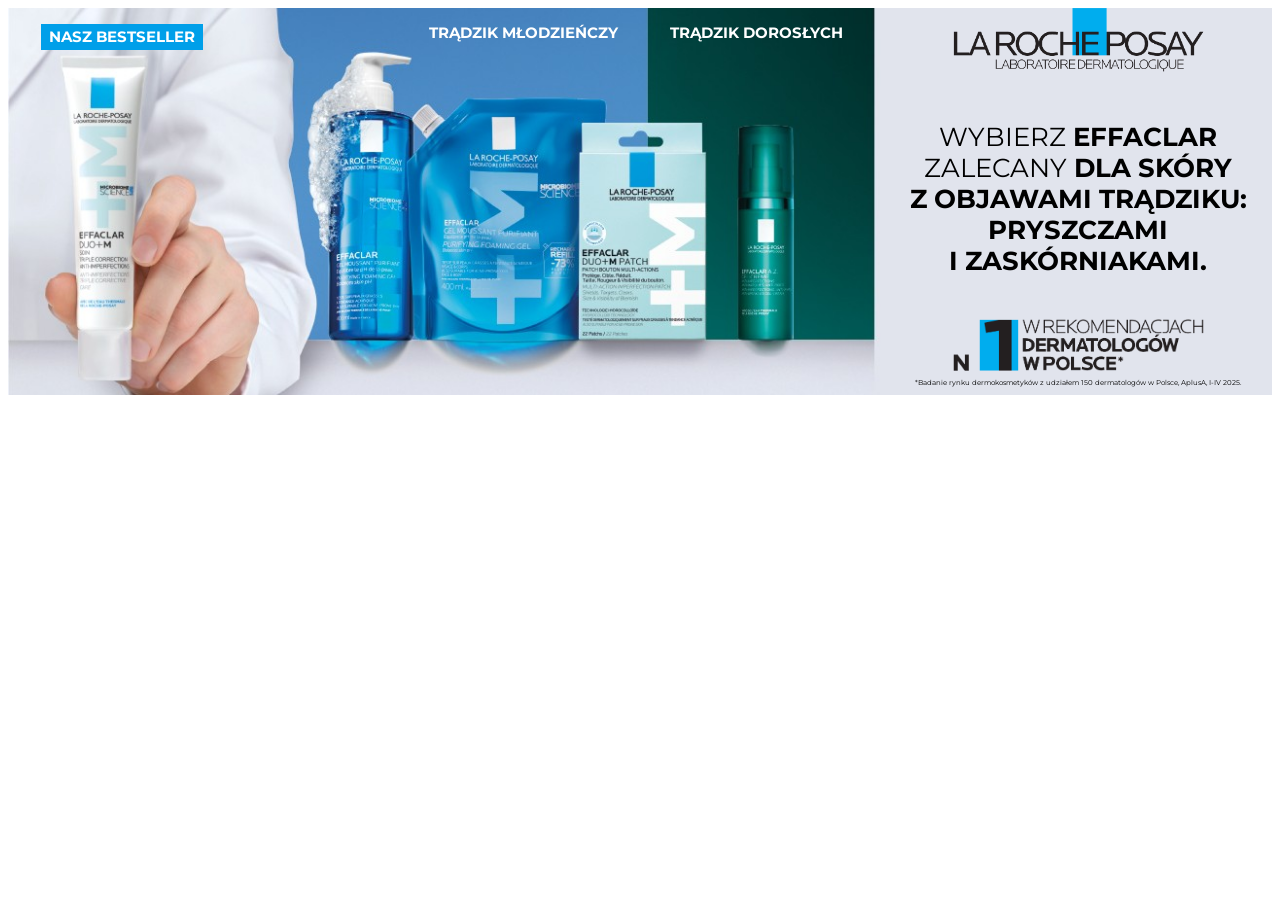
==== index.html @ fa375300 "fix: WAI-ARIA improvements" ====
<!DOCTYPE html>
<html lang="pl">

<head>
    <meta charset="UTF-8">
    <meta name="viewport" content="width=device-width, initial-scale=1.0">
    <title>La Roche Posay Effaclar</title>
    <link rel="preconnect" href="https://fonts.googleapis.com">
    <link rel="preconnect" href="https://fonts.gstatic.com" crossorigin>
    <link href="https://fonts.googleapis.com/css2?family=Montserrat:ital,wght@0,100..900;1,100..900&display=swap"
        rel="stylesheet">
    <link rel="stylesheet" href="./styles/styles.css">
</head>

<body>
    <div id="es-rc">
        <div id="es-rc-content">
            <div class="es-kv">
                <div class="es-kv__right">
                    <img class="es-kv__right__logo" src="./images/logo-la-roche-posay.png" alt="La Roche Posay">
                    <div class="es-kv__right__text">
                        <p>Wybierz <span class="es-kv__right__text--bold">effaclar</span><br>zalecany <span
                                class="es-kv__right__text--bold">dla skóry<br>z objawami trądziku:<br>pryszczami<br>i
                                zaskórniakami.</span></p>
                    </div>
                    <figure class="es-kv__right__no1-wrapper">
                        <img class="es-kv__right__no1" src="./images/no1.png"
                            alt="Numer 1 w rekomendacjach dermatologów w Polsce.">
                        <figcaption class="es-kv__right__disclaimer es-disclaimer">*Badanie rynku dermokosmetyków z
                            udziałem 150
                            dermatologów w Polsce, AplusA, I-IV 2025.</figcaption>
                    </figure>
                </div>
                <div class="es-kv__left">
                    <picture class="es-kv__left__img">
                        <source srcset="./images/kv-bg-desktop.jpg" media="(min-width: 1200px)">
                        <img class="es-kv__left__bg" src="./images/kv-bg-mobile.jpg" alt="">
                    </picture>
                    <div class="es-kv__left__bestseller__wrapper">
                        <img class="es-kv__left__bestseller--img" src="./images/kv-bestseller.jpg" alt="Krem Effaclar Duo+M">
                        <p class="es-kv__left__bestseller--txt">Nasz bestseller</p>
                    </div>
                    <div class="es-kv__left__tradzik__wrapper">
                        <img class="es-kv__left__tradzik--img" src="./images/kv-tradzik.jpg" alt="Gama produktów Effaclar Duo+M przeciw trądzikowi">
                        <div class="es-kv__left__tradzik--txt">
                            <p class="es-kv__left__tradzik--txt--ml">Trądzik młodzieńczy</p>
                            <p class="es-kv__left__tradzik--txt--dr">Trądzik dorosłych</p>
                        </div>
                    </div>
                </div>
            </div>

        </div>
    </div>
    <script src="./scripts/script.js"></script>
</body>

</html>
---- styles/styles.css ----
#es-rc #es-rc-content {
  font-family: "Montserrat", sans-serif;
  font-weight: 400;
  font-size: 16px;
  line-height: 1.2;
  color: #000000;
  background-color: #ffffff;
  max-width: 1300px;
  margin: auto;
  container-type: inline-size;
  container-name: es-rc-content;
}
#es-rc #es-rc-content ::-moz-selection {
  background-color: #00302d;
  color: #ffffff;
}
#es-rc #es-rc-content ::selection {
  background-color: #00302d;
  color: #ffffff;
}
#es-rc #es-rc-content * {
  box-sizing: border-box;
}
#es-rc #es-rc-content p {
  margin: 0;
}
#es-rc #es-rc-content img {
  width: 100%;
  display: block;
  margin: 0 auto;
}
#es-rc #es-rc-content button {
  display: block;
}
#es-rc #es-rc-content figure {
  display: block;
}
#es-rc #es-rc-content figure,
#es-rc #es-rc-content figcaption {
  margin: 0;
  padding: 0;
  border: 0;
  font-size: 100%;
  font: inherit;
  vertical-align: baseline;
}
#es-rc #es-rc-content .es-disclaimer {
  font-size: 14px;
  text-wrap: balance;
}
@media (min-width: 1200px) {
  #es-rc #es-rc-content .es-disclaimer {
    font-size: 7px;
  }
}
#es-rc #es-rc-content .es-kv__right__logo, #es-rc #es-rc-content .es-kv__right__no1 {
  max-width: 330.6666666667px;
}
#es-rc #es-rc-content .es-kv__right__text {
  font-family: "Montserrat", sans-serif;
  font-weight: 400;
  text-transform: uppercase;
  text-align: center;
  font-size: 26px;
  margin-block: 32px;
}
#es-rc #es-rc-content .es-kv__right__text--bold {
  font-family: "Montserrat", sans-serif;
  font-weight: 700;
}
#es-rc #es-rc-content .es-kv__right__no1 {
  padding-inline: 32px;
}
#es-rc #es-rc-content .es-kv__right__disclaimer {
  text-align: center;
  margin-block: 16px;
}
#es-rc #es-rc-content .es-kv__left__img {
  display: none;
}
@container es-rc-content (min-width: 576px) {
  #es-rc #es-rc-content .es-kv__left__img {
    display: block;
  }
}
#es-rc #es-rc-content .es-kv__left__bestseller__wrapper {
  position: relative;
}
#es-rc #es-rc-content .es-kv__left__bestseller--txt {
  position: absolute;
  top: 16px;
  left: 50%;
  padding: 4px 8px;
  background-color: #009fe9;
  color: #ffffff;
  transform: translateX(-50%);
  font-family: "Montserrat", sans-serif;
  font-weight: 700;
  text-transform: uppercase;
  font-size: 15px;
  text-align: center;
}
#es-rc #es-rc-content .es-kv__left__tradzik__wrapper {
  position: relative;
}
#es-rc #es-rc-content .es-kv__left__tradzik--txt {
  position: absolute;
  top: 16px;
  left: 50%;
  color: #ffffff;
  transform: translateX(-50%);
  font-family: "Montserrat", sans-serif;
  font-weight: 700;
  text-transform: uppercase;
  font-size: 15px;
  text-align: center;
  display: flex;
  width: 100%;
  padding-inline: 16px;
}
#es-rc #es-rc-content .es-kv__left__tradzik--txt--ml {
  width: 64%;
}
#es-rc #es-rc-content .es-kv__left__tradzik--txt--dr {
  width: 36%;
}
@container es-rc-content (min-width: 576px) {
  #es-rc #es-rc-content .es-kv__left {
    position: relative;
  }
  #es-rc #es-rc-content .es-kv__left__bestseller__wrapper, #es-rc #es-rc-content .es-kv__left__tradzik__wrapper {
    position: static;
  }
  #es-rc #es-rc-content .es-kv__left__bestseller--img, #es-rc #es-rc-content .es-kv__left__tradzik--img {
    display: none;
  }
  #es-rc #es-rc-content .es-kv__left__bestseller--txt {
    left: 16%;
  }
  #es-rc #es-rc-content .es-kv__left__tradzik--txt {
    padding-inline: 0;
    width: 66%;
    left: 66%;
  }
  #es-rc #es-rc-content .es-kv__left__bestseller--txt, #es-rc #es-rc-content .es-kv__left__tradzik--txt {
    top: 8px;
  }
}
@container es-rc-content (min-width: 768px) {
  #es-rc #es-rc-content .es-kv__left__bestseller--txt, #es-rc #es-rc-content .es-kv__left__tradzik--txt {
    top: 24px;
  }
  #es-rc #es-rc-content .es-kv__left__tradzik--txt {
    width: 50%;
    left: 74%;
  }
  #es-rc #es-rc-content .es-kv__left__tradzik--txt--ml, #es-rc #es-rc-content .es-kv__left__tradzik--txt--dr {
    width: 50%;
  }
}
@media (min-width: 1200px) {
  #es-rc #es-rc-content .es-kv__left__bestseller--txt, #es-rc #es-rc-content .es-kv__left__tradzik--txt {
    top: 16px;
  }
  #es-rc #es-rc-content .es-kv__left__tradzik--txt {
    width: 37%;
    left: 50%;
  }
  #es-rc #es-rc-content .es-kv__left__bestseller--txt {
    left: 9%;
  }
}
@media (min-width: 1200px) {
  #es-rc #es-rc-content .es-kv {
    position: relative;
  }
  #es-rc #es-rc-content .es-kv__right {
    position: absolute;
    top: 0;
    right: 2%;
    z-index: 1;
    height: 100%;
    display: flex;
    flex-direction: column;
    justify-content: space-between;
  }
  #es-rc #es-rc-content .es-kv__right__logo, #es-rc #es-rc-content .es-kv__right__no1 {
    padding-inline: 40px;
  }
  #es-rc #es-rc-content .es-kv__right__text {
    margin: 32px 0 24px 0;
  }
  #es-rc #es-rc-content .es-kv__right__disclaimer {
    margin-block: 8px;
  }
}
@media (prefers-reduced-motion: reduce) {
  #es-rc #es-rc-content * {
    animation-duration: 0.01ms !important;
    animation-iteration-count: 1 !important;
    transition-duration: 0.01ms !important;
    scroll-behavior: auto !important;
  }
}/*# sourceMappingURL=styles.css.map */
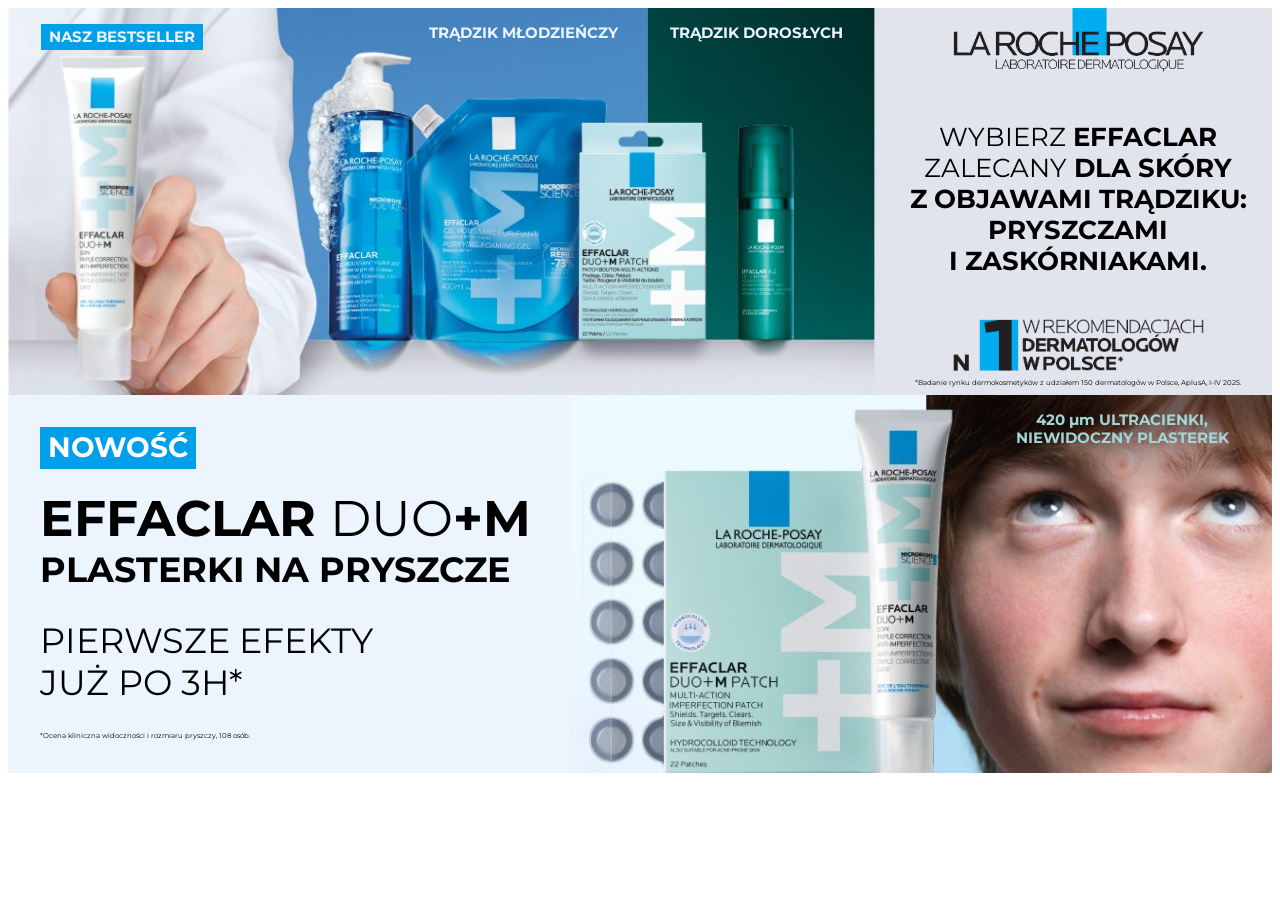
==== commit 5eca0f23: "feat: add and style es-bandaid" ====
--- a/index.html
+++ b/index.html
@@ -37,11 +37,13 @@
                         <img class="es-kv__left__bg" src="./images/kv-bg-mobile.jpg" alt="">
                     </picture>
                     <div class="es-kv__left__bestseller__wrapper">
-                        <img class="es-kv__left__bestseller--img" src="./images/kv-bestseller.jpg" alt="Krem Effaclar Duo+M">
+                        <img class="es-kv__left__bestseller--img" src="./images/kv-bestseller.jpg"
+                            alt="Krem Effaclar Duo+M">
                         <p class="es-kv__left__bestseller--txt">Nasz bestseller</p>
                     </div>
                     <div class="es-kv__left__tradzik__wrapper">
-                        <img class="es-kv__left__tradzik--img" src="./images/kv-tradzik.jpg" alt="Gama produktów Effaclar Duo+M przeciw trądzikowi">
+                        <img class="es-kv__left__tradzik--img" src="./images/kv-tradzik.jpg"
+                            alt="Gama produktów Effaclar Duo+M przeciw trądzikowi">
                         <div class="es-kv__left__tradzik--txt">
                             <p class="es-kv__left__tradzik--txt--ml">Trądzik młodzieńczy</p>
                             <p class="es-kv__left__tradzik--txt--dr">Trądzik dorosłych</p>
@@ -50,6 +52,28 @@
                 </div>
             </div>
 
+            <div class="es-bandaid">
+                <div class="es-bandaid__left">
+                    <p class="es-bandaid__left__new">Nowość</p>
+                    <div class="es-bandaid__left__txt-wrapper">
+                        <p class="es-bandaid__left__txt"><span class="es-bandaid__left__txt--bold">Effaclar
+                            </span>DUO<span class="es-bandaid__left__txt--bold">+M</span>
+                        </p>
+                        <p class="es-bandaid__left__txt es-bandaid__left__txt--bold  es-bandaid__left__txt--smaller">
+                            Plasterki na&nbsp;pryszcze</p>
+                    </div>
+                    <p class="es-bandaid__left__txt es-bandaid__left__txt--smaller es-bandaid__left__txt--3h">Pierwsze
+                        efekty<br>już po 3h*</p>
+                    <p class="es-bandaid__left__disclaimer es-disclaimer">*Ocena kliniczna widoczności i rozmiaru
+                        pryszczy, 108 osób.</p>
+                </div>
+                <div class="es-bandaid__right">
+                    <img src="./images/bandaid-mb.jpg" alt="">
+                    <p class="es-bandaid__right__txt">420 &micro;m <span
+                            class="es-bandaid__right__txt--uppercase">ultracienki,<br>niewidoczny plasterek</span>
+                    </p>
+                </div>
+            </div>
         </div>
     </div>
     <script src="./scripts/script.js"></script>
--- a/styles/styles.css
+++ b/styles/styles.css
@@ -4,18 +4,18 @@
   font-size: 16px;
   line-height: 1.2;
   color: #000000;
-  background-color: #ffffff;
+  background-color: #ecf5fe;
   max-width: 1300px;
   margin: auto;
   container-type: inline-size;
   container-name: es-rc-content;
 }
 #es-rc #es-rc-content ::-moz-selection {
-  background-color: #00302d;
+  background-color: #009fe9;
   color: #ffffff;
 }
 #es-rc #es-rc-content ::selection {
-  background-color: #00302d;
+  background-color: #009fe9;
   color: #ffffff;
 }
 #es-rc #es-rc-content * {
@@ -92,7 +92,7 @@
   left: 50%;
   padding: 4px 8px;
   background-color: #009fe9;
-  color: #ffffff;
+  color: #ecf5fe;
   transform: translateX(-50%);
   font-family: "Montserrat", sans-serif;
   font-weight: 700;
@@ -107,7 +107,7 @@
   position: absolute;
   top: 16px;
   left: 50%;
-  color: #ffffff;
+  color: #ecf5fe;
   transform: translateX(-50%);
   font-family: "Montserrat", sans-serif;
   font-weight: 700;
@@ -194,6 +194,86 @@
     margin-block: 8px;
   }
 }
+#es-rc #es-rc-content .es-bandaid {
+  text-align: center;
+}
+#es-rc #es-rc-content .es-bandaid__left {
+  padding: 16px;
+}
+#es-rc #es-rc-content .es-bandaid__left__new {
+  font-family: "Montserrat", sans-serif;
+  font-weight: 700;
+  font-size: 28px;
+  text-transform: uppercase;
+  background-color: #009fe9;
+  color: #ffffff;
+  padding: 4px 8px;
+  max-width: -moz-max-content;
+  max-width: max-content;
+  margin-bottom: 16px;
+}
+#es-rc #es-rc-content .es-bandaid__left__txt {
+  font-family: "Montserrat", sans-serif;
+  font-weight: 400;
+  font-size: 50px;
+  text-transform: uppercase;
+}
+#es-rc #es-rc-content .es-bandaid__left__txt--bold {
+  font-family: "Montserrat", sans-serif;
+  font-weight: 700;
+}
+#es-rc #es-rc-content .es-bandaid__left__txt--smaller {
+  font-size: 35px;
+}
+#es-rc #es-rc-content .es-bandaid__left__txt--3h {
+  margin-block: 24px;
+}
+#es-rc #es-rc-content .es-bandaid__right__txt {
+  font-family: "Montserrat", sans-serif;
+  font-weight: 700;
+  font-size: 15px;
+  margin-block: 16px;
+  color: #00302d;
+}
+#es-rc #es-rc-content .es-bandaid__right__txt--uppercase {
+  text-transform: uppercase;
+}
+@container es-rc-content (min-width: 576px) {
+  #es-rc #es-rc-content .es-bandaid__left {
+    text-align: left;
+    padding: 32px;
+  }
+  #es-rc #es-rc-content .es-bandaid__right {
+    position: relative;
+  }
+  #es-rc #es-rc-content .es-bandaid__right__txt {
+    position: absolute;
+    top: 16px;
+    left: 22%;
+    z-index: 1;
+    transform: translateX(-50%);
+  }
+}
+@media (min-width: 1200px) {
+  #es-rc #es-rc-content .es-bandaid {
+    display: flex;
+  }
+  #es-rc #es-rc-content .es-bandaid__left {
+    padding-right: 0;
+    width: 50%;
+    margin-right: -3%;
+    z-index: 1;
+    display: flex;
+    flex-direction: column;
+    justify-content: space-between;
+  }
+  #es-rc #es-rc-content .es-bandaid__right__txt {
+    left: unset;
+    right: -9%;
+    top: 0;
+    color: #a2d6d7;
+  }
+}
 @media (prefers-reduced-motion: reduce) {
   #es-rc #es-rc-content * {
     animation-duration: 0.01ms !important;
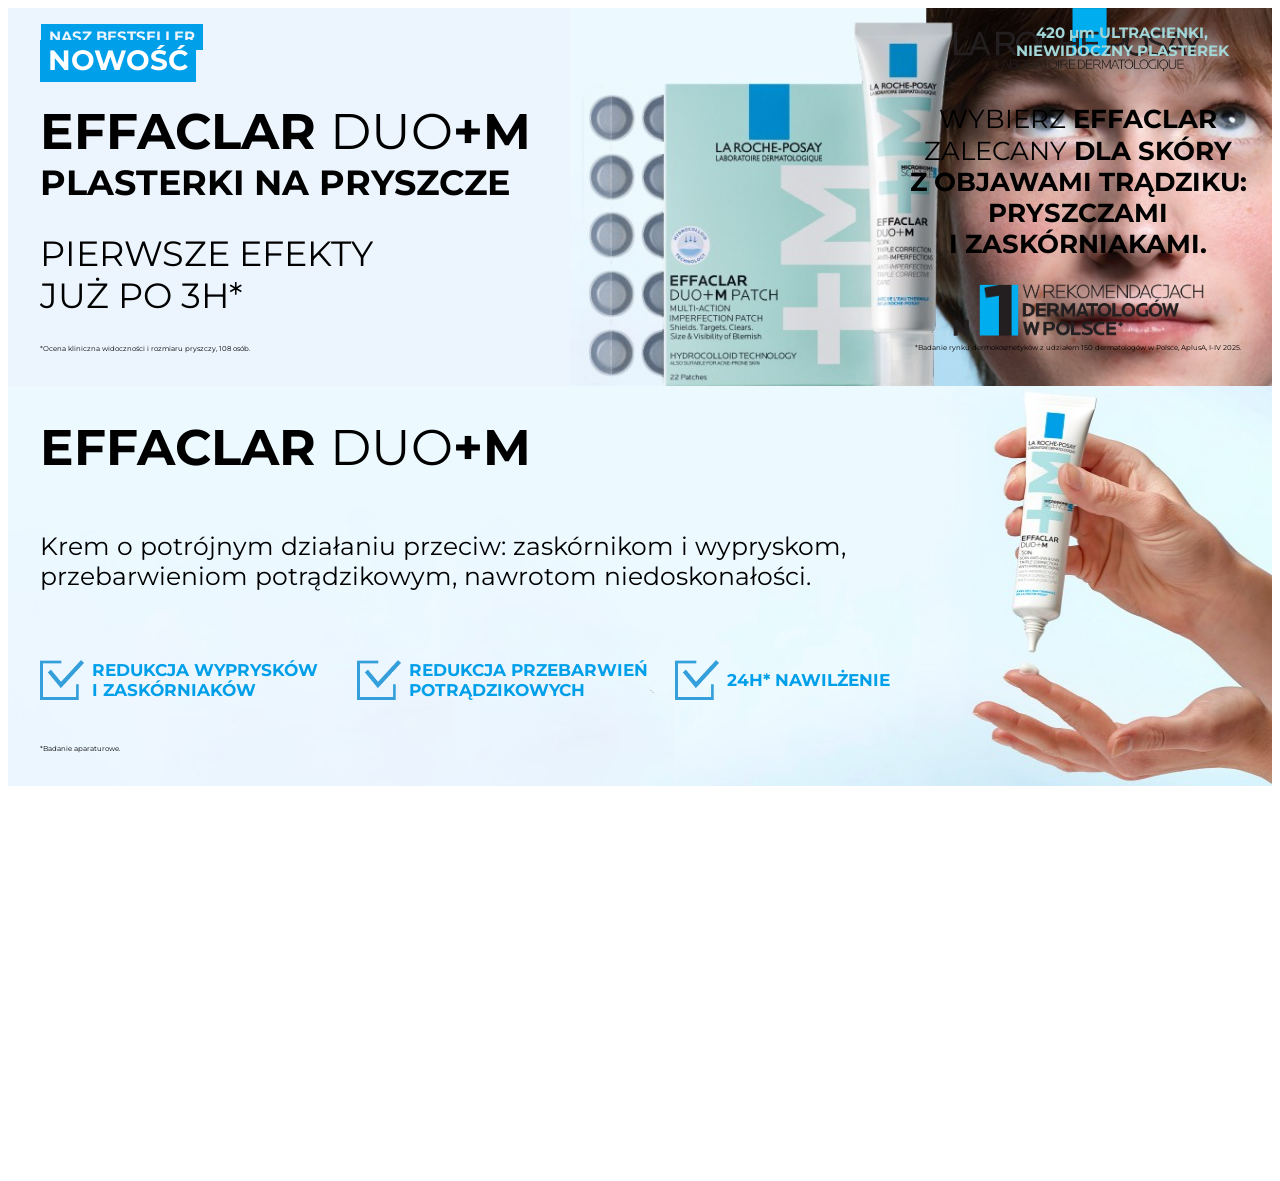
==== commit f8be98ea: "feat: add and style es-features" ====
--- a/index.html
+++ b/index.html
@@ -74,6 +74,33 @@
                     </p>
                 </div>
             </div>
+
+            <div class="es-features">
+                <div class="es-features__content">
+                    <p class="es-bandaid__left__txt"><span class="es-bandaid__left__txt--bold">Effaclar
+                        </span>DUO<span class="es-bandaid__left__txt--bold">+M</span>
+                    </p>
+                    <p class="es-features__about">Krem o potrójnym działaniu przeciw: zaskórnikom i&nbsp;wypryskom,
+                        przebarwieniom potrądzikowym, nawrotom
+                        niedoskonałości.</p>
+                    <div class="es-features__flex-wrapper">
+                        <div class="es-features__flex-item">
+                            <img class="es-features__flex-item__img" src="./images/check.png" alt="">
+                            <p class="es-features__flex-item__txt">Redukcja wyprysków i&nbsp;zaskórniaków</p>
+                        </div>
+                        <div class="es-features__flex-item">
+                            <img class="es-features__flex-item__img" src="./images/check.png" alt="">
+                            <p class="es-features__flex-item__txt">Redukcja przebarwień potrądzikowych</p>
+                        </div>
+                        <div class="es-features__flex-item">
+                            <img class="es-features__flex-item__img" src="./images/check.png" alt="">
+                            <p class="es-features__flex-item__txt">24h* nawilżenie</p>
+                        </div>
+                    </div>
+                    <p class="es-features__disclaimer es-disclaimer">*Badanie aparaturowe.</p>
+                </div>
+                <img class="es-features__bg" src="./images/features-bg.jpg" alt="">
+            </div>
         </div>
     </div>
     <script src="./scripts/script.js"></script>
--- a/styles/styles.css
+++ b/styles/styles.css
@@ -274,6 +274,77 @@
     color: #a2d6d7;
   }
 }
+#es-rc #es-rc-content .es-features {
+  padding: 24px;
+  text-align: center;
+}
+#es-rc #es-rc-content .es-features__bg {
+  display: none;
+}
+#es-rc #es-rc-content .es-features__about {
+  margin-block: 24px;
+  font-size: 25px;
+}
+#es-rc #es-rc-content .es-features__flex-wrapper {
+  display: flex;
+  flex-direction: column;
+  gap: 16px;
+  margin-block: 16px;
+}
+#es-rc #es-rc-content .es-features__flex-item {
+  display: flex;
+  align-items: center;
+  gap: 8px;
+}
+#es-rc #es-rc-content .es-features__flex-item__img {
+  max-width: 32px;
+  margin: 0;
+}
+#es-rc #es-rc-content .es-features__flex-item__txt {
+  font-family: "Montserrat", sans-serif;
+  font-weight: 700;
+  font-size: 17px;
+  color: #009fe9;
+  text-transform: uppercase;
+  text-align: left;
+}
+@container es-rc-content (min-width: 576px) {
+  #es-rc #es-rc-content .es-features {
+    text-align: left;
+  }
+}
+@container es-rc-content (min-width: 992px) {
+  #es-rc #es-rc-content .es-features {
+    position: relative;
+    padding: 0;
+  }
+  #es-rc #es-rc-content .es-features__bg {
+    display: block;
+    min-height: 400px;
+  }
+  #es-rc #es-rc-content .es-features__content {
+    padding: 32px;
+    position: absolute;
+    top: 0;
+    left: 0;
+    z-index: 1;
+    display: flex;
+    flex-direction: column;
+    justify-content: space-between;
+    width: 80%;
+    max-width: 1000px;
+    height: 100%;
+  }
+  #es-rc #es-rc-content .es-features__flex-wrapper {
+    flex-direction: row;
+  }
+  #es-rc #es-rc-content .es-features__flex-item {
+    flex: 1 1 0;
+  }
+  #es-rc #es-rc-content .es-features__flex-item__img {
+    max-width: 44px;
+  }
+}
 @media (prefers-reduced-motion: reduce) {
   #es-rc #es-rc-content * {
     animation-duration: 0.01ms !important;
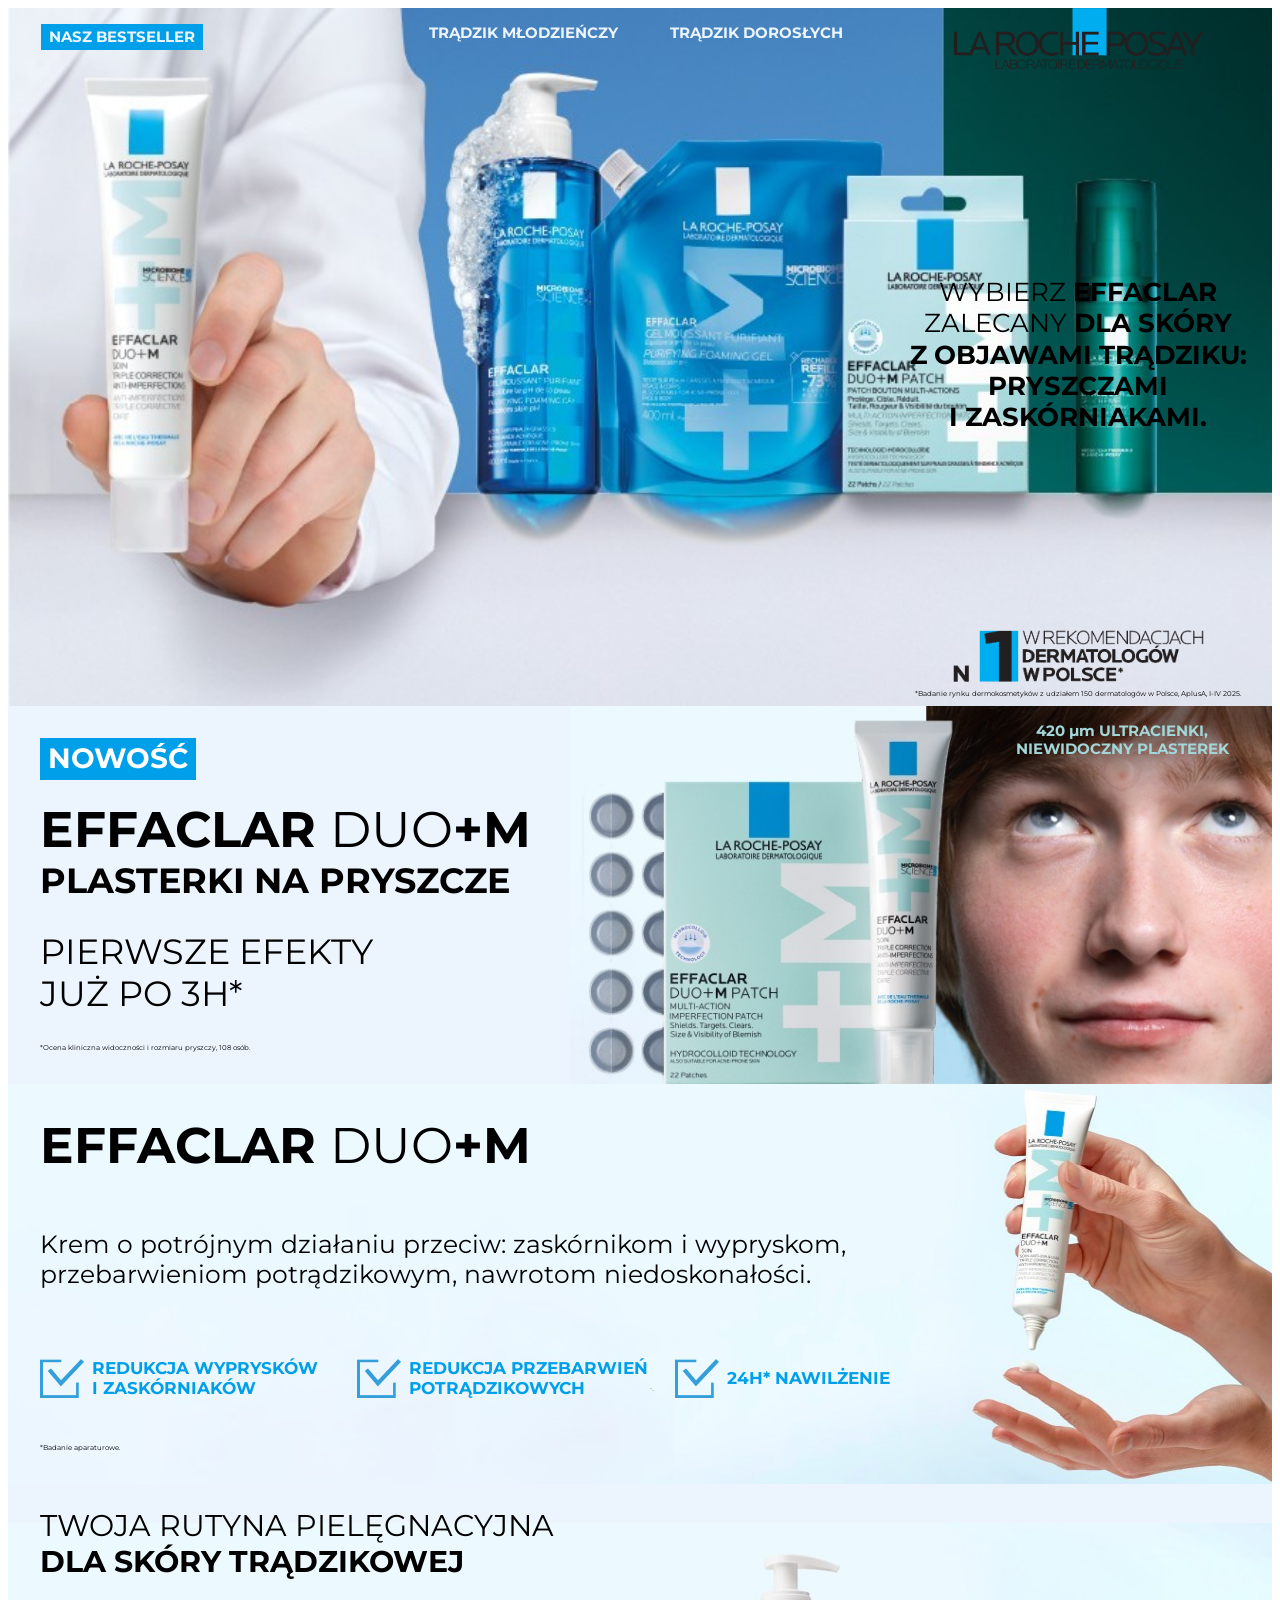
==== commit 4332fbcb: "feat: add and style es-cross" ====
--- a/index.html
+++ b/index.html
@@ -101,6 +101,68 @@
                 </div>
                 <img class="es-features__bg" src="./images/features-bg.jpg" alt="">
             </div>
+
+            <div class="es-cross" style="background-image: url(./images/cross-bg.jpg)">
+                <p class="es-cross__headline">Twoja rutyna pielęgnacyjna<br><span class="es-cross__headline--bold">dla
+                        skóry trądzikowej</span></p>
+                <div class="es-cross__flex-wrapper">
+                    <div class="es-cross__flex-item">
+                        <a class="es-cross__flex-item__link es-cross__flex-item__link--1"
+                            href="https://www.superpharm.pl/la-roche-posay-effaclar-zel-do-mycia-twarzy-400-ml-76144">
+                            <img class="es-cross__flex-item__img" src="./images/cross-gel.png"
+                                alt="Opakowanie Effaclar Duo+M żel oczyszczający">
+                        </a>
+
+                        <div class="es-cross__flex-item__desc-wrapper">
+                            <p class="es-cross__flex-item__step">Krok 1</p>
+                            <div class="es-cross__flex-item__desc">
+                                <p class="es-cross__flex-item__name">Żel oczyszczający</p>
+                                <p class="es-cross__flex-item__instruction">Oczyść dokładnie zwilżoną skórę twarzy.</p>
+                            </div>
+                        </div>
+                    </div>
+                    <div class="es-cross__flex-item">
+                        <a class="es-cross__flex-item__link es-cross__flex-item__link--2"
+                            href="https://www.superpharm.pl/la-roche-posay-effaclar-duo-m-krem-o-potrojnym-dzialaniu-przeciw-zmianom-tradzikowym-186082">
+                            <img class="es-cross__flex-item__img" src="./images/cross-creme.png"
+                                alt="Opakowanie Effaclar Duo+M krem nawilżający">
+                        </a>
+
+                        <div class="es-cross__flex-item__desc-wrapper">
+                            <p class="es-cross__flex-item__step">Krok 2</p>
+                            <div class="es-cross__flex-item__desc">
+                                <p class="es-cross__flex-item__name">Krem nawilżający</p>
+                                <p class="es-cross__flex-item__instruction">Nałóż i rozprowadź na twarzy niewielką ilość
+                                    kremu.</p>
+                            </div>
+                        </div>
+                    </div>
+                    <div class="es-cross__flex-item">
+                        <a class="es-cross__flex-item__link es-cross__flex-item__link--3" href="https://www.superpharm.pl/la-roche-posay-effaclar-duom-patch-wielofunkcyjne-plasterki-na-niedoskonalosci-z-technologia-hydrokoloidowa-210673">
+                            <img class="es-cross__flex-item__img" src="./images/cross-bandaid.png"
+                                alt="Opakowanie Effaclar Duo+M plasterki na niedoskonałości">
+                        </a>
+
+                        <div class="es-cross__flex-item__desc-wrapper">
+                            <p class="es-cross__flex-item__step">Krok 3</p>
+                            <div class="es-cross__flex-item__desc">
+                                <p class="es-cross__flex-item__name">Plasterki na niedoskonałości</p>
+                                <p class="es-cross__flex-item__instruction">Po wchłonięciu kremu, nałóż plasterek na
+                                    niedoskonałości. Pozostaw na 8h, aby uzyskać zalecają skuteczność, po czym
+                                    delikatnie
+                                    odklej.</p>
+                            </div>
+                        </div>
+
+
+                    </div>
+                </div>
+                <div class="es-cross__numbers" aria-hidden="true">
+                    <p>1</p>
+                    <p>2</p>
+                    <p>3</p>
+                </div>
+            </div>
         </div>
     </div>
     <script src="./scripts/script.js"></script>
--- a/styles/styles.css
+++ b/styles/styles.css
@@ -20,6 +20,7 @@
 }
 #es-rc #es-rc-content * {
   box-sizing: border-box;
+  transition: all 0.2s ease-in-out;
 }
 #es-rc #es-rc-content p {
   margin: 0;
@@ -212,6 +213,9 @@
   max-width: max-content;
   margin-bottom: 16px;
 }
+#es-rc #es-rc-content .es-bandaid__left__new:hover {
+  scale: 1.05;
+}
 #es-rc #es-rc-content .es-bandaid__left__txt {
   font-family: "Montserrat", sans-serif;
   font-weight: 400;
@@ -295,6 +299,9 @@
   display: flex;
   align-items: center;
   gap: 8px;
+}
+#es-rc #es-rc-content .es-features__flex-item:hover .es-features__flex-item__img {
+  scale: 1.1;
 }
 #es-rc #es-rc-content .es-features__flex-item__img {
   max-width: 32px;
@@ -345,6 +352,145 @@
     max-width: 44px;
   }
 }
+#es-rc #es-rc-content .es-cross {
+  text-align: center;
+  padding: 24px;
+}
+#es-rc #es-rc-content .es-cross__headline {
+  font-size: 30px;
+  text-transform: uppercase;
+  margin-bottom: 32px;
+}
+#es-rc #es-rc-content .es-cross__headline--bold {
+  font-family: "Montserrat", sans-serif;
+  font-weight: 700;
+}
+#es-rc #es-rc-content .es-cross__flex-wrapper {
+  display: flex;
+  flex-direction: column;
+  gap: 40px;
+}
+#es-rc #es-rc-content .es-cross__flex-item {
+  display: flex;
+  flex-direction: column;
+  gap: 16px;
+}
+#es-rc #es-rc-content .es-cross__flex-item__step {
+  background-color: #009fe9;
+  color: #ffffff;
+  padding: 4px 8px;
+  max-width: -moz-max-content;
+  max-width: max-content;
+  font-family: "Montserrat", sans-serif;
+  font-weight: 700;
+  font-size: 22px;
+  text-transform: uppercase;
+  margin: auto;
+}
+#es-rc #es-rc-content .es-cross__flex-item__desc {
+  font-size: 18px;
+  display: flex;
+  flex-direction: column;
+  gap: 8px;
+}
+#es-rc #es-rc-content .es-cross__flex-item__name {
+  font-family: "Montserrat", sans-serif;
+  font-weight: 700;
+}
+#es-rc #es-rc-content .es-cross__flex-item__img {
+  max-height: 300px;
+  width: auto;
+}
+#es-rc #es-rc-content .es-cross__flex-item__img:hover {
+  scale: 1.05;
+}
+@container es-rc-content (max-width: 1199.99px) {
+  #es-rc #es-rc-content .es-cross {
+    background-image: none !important;
+  }
+  #es-rc #es-rc-content .es-cross__numbers {
+    display: none;
+  }
+}
+@container es-rc-content (min-width: 576px) {
+  #es-rc #es-rc-content .es-cross {
+    text-align: left;
+  }
+  #es-rc #es-rc-content .es-cross__flex-wrapper {
+    align-items: center;
+  }
+  #es-rc #es-rc-content .es-cross__flex-item {
+    max-width: 500px;
+  }
+  #es-rc #es-rc-content .es-cross__flex-item__desc-wrapper {
+    display: flex;
+    align-items: flex-start;
+    gap: 24px;
+  }
+  #es-rc #es-rc-content .es-cross__flex-item__step {
+    min-width: -moz-max-content;
+    min-width: max-content;
+    margin: 0;
+  }
+}
+@container es-rc-content (min-width: 1200px) {
+  #es-rc #es-rc-content .es-cross {
+    background-size: 100%;
+    background-repeat: no-repeat;
+    background-position: bottom;
+    padding: 24px 0 24px 32px;
+    position: relative;
+  }
+  #es-rc #es-rc-content .es-cross__flex-wrapper {
+    align-items: flex-start;
+  }
+  #es-rc #es-rc-content .es-cross__flex-item {
+    max-width: 650px;
+  }
+  #es-rc #es-rc-content .es-cross__flex-item__img {
+    display: none;
+  }
+  #es-rc #es-rc-content .es-cross__flex-item__link {
+    width: 13%;
+    height: 84%;
+    position: absolute;
+    bottom: 0;
+    border-radius: 8px;
+  }
+  #es-rc #es-rc-content .es-cross__flex-item__link:focus {
+    outline: 4px solid #009fe9;
+    outline-offset: 4px;
+  }
+  #es-rc #es-rc-content .es-cross__flex-item__link:hover {
+    background-color: rgba(0, 159, 233, 0.2);
+  }
+  #es-rc #es-rc-content .es-cross__flex-item__link--1 {
+    left: 55%;
+  }
+  #es-rc #es-rc-content .es-cross__flex-item__link--2 {
+    left: 69%;
+    height: 65%;
+  }
+  #es-rc #es-rc-content .es-cross__flex-item__link--3 {
+    left: 82%;
+    height: 65%;
+    width: 15%;
+  }
+  #es-rc #es-rc-content .es-cross__numbers {
+    display: flex;
+    justify-content: space-between;
+    width: 28%;
+    position: absolute;
+    top: 40%;
+    left: 56%;
+  }
+  #es-rc #es-rc-content .es-cross__numbers p {
+    font-family: "Montserrat", sans-serif;
+    font-weight: 700;
+    font-size: 22px;
+    color: #009fe9;
+  }
+}
 @media (prefers-reduced-motion: reduce) {
   #es-rc #es-rc-content * {
     animation-duration: 0.01ms !important;
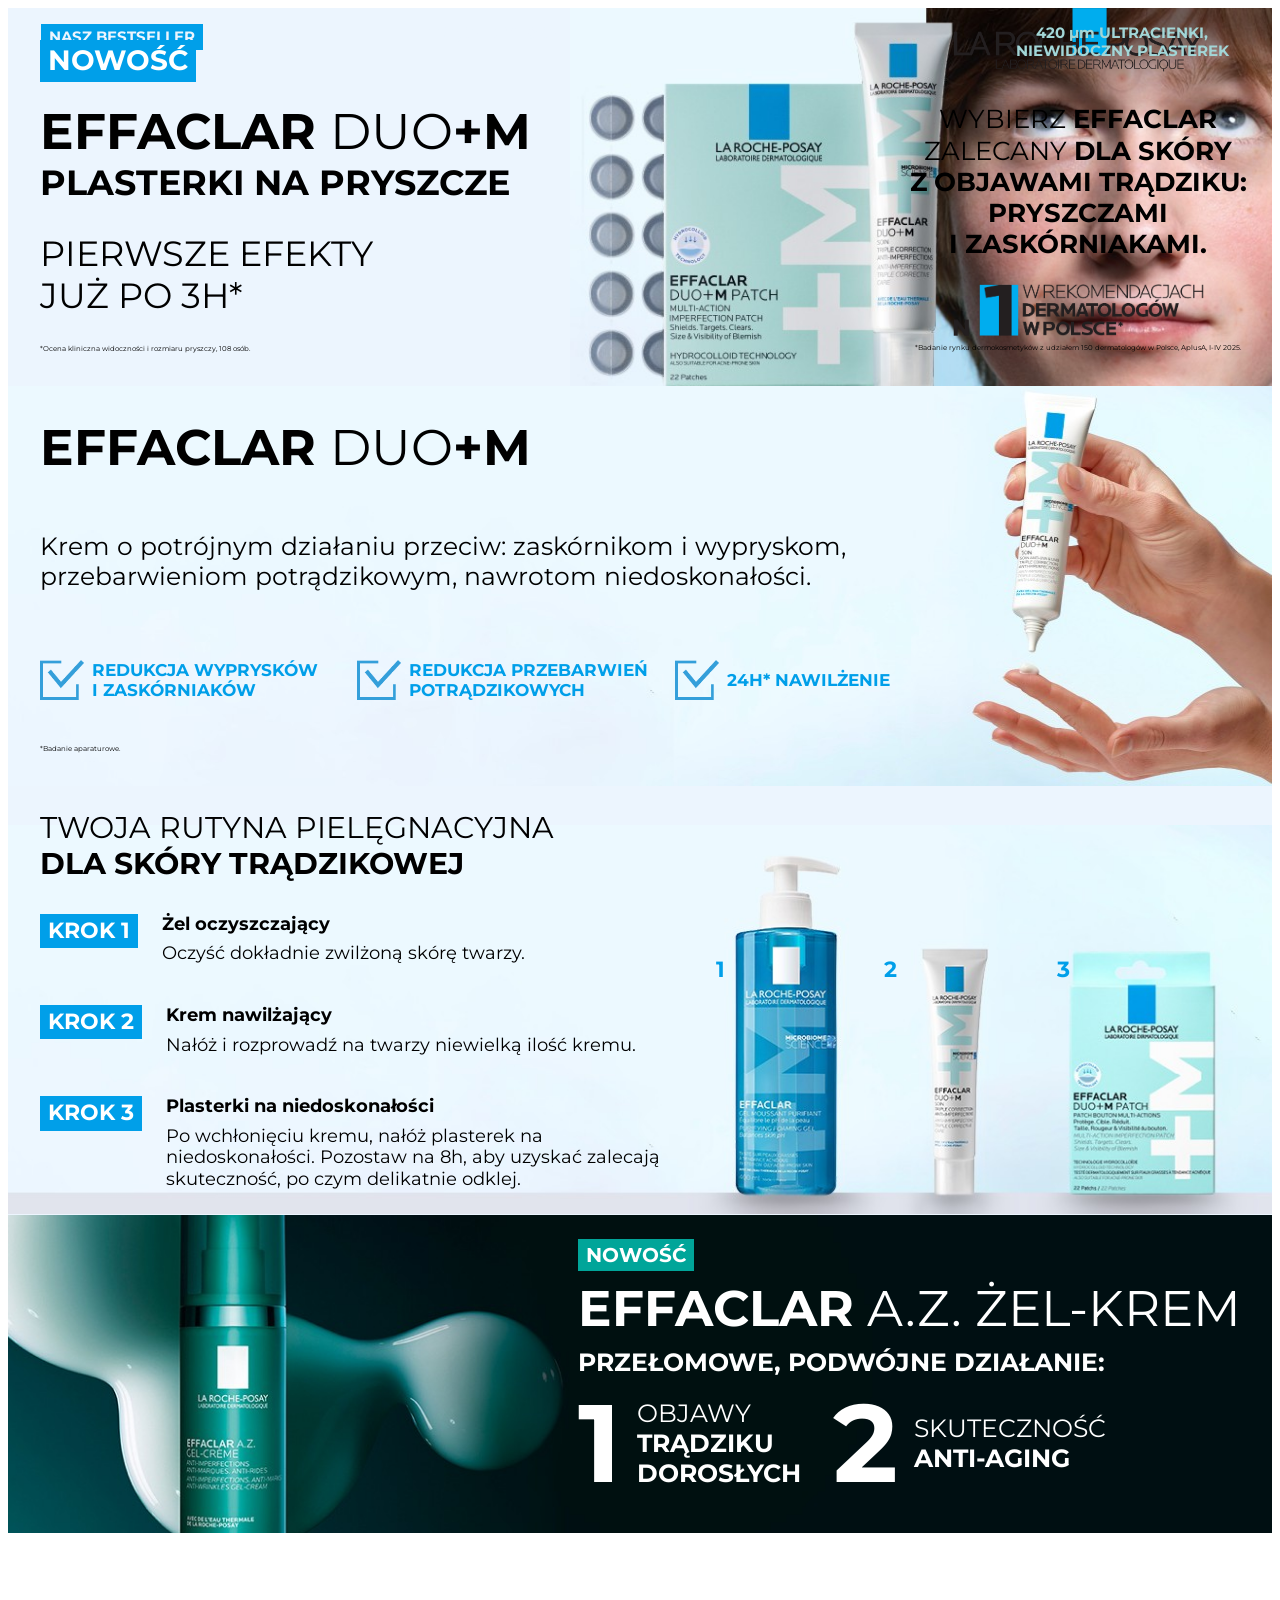
==== commit 4bfb5297: "feat: add and style es-effects" ====
--- a/index.html
+++ b/index.html
@@ -138,7 +138,8 @@
                         </div>
                     </div>
                     <div class="es-cross__flex-item">
-                        <a class="es-cross__flex-item__link es-cross__flex-item__link--3" href="https://www.superpharm.pl/la-roche-posay-effaclar-duom-patch-wielofunkcyjne-plasterki-na-niedoskonalosci-z-technologia-hydrokoloidowa-210673">
+                        <a class="es-cross__flex-item__link es-cross__flex-item__link--3"
+                            href="https://www.superpharm.pl/la-roche-posay-effaclar-duom-patch-wielofunkcyjne-plasterki-na-niedoskonalosci-z-technologia-hydrokoloidowa-210673">
                             <img class="es-cross__flex-item__img" src="./images/cross-bandaid.png"
                                 alt="Opakowanie Effaclar Duo+M plasterki na niedoskonałości">
                         </a>
@@ -163,6 +164,27 @@
                     <p>3</p>
                 </div>
             </div>
+
+            <div class="es-effects" style="background-image: url(./images/az-creme-bg.jpg)">
+                <div class="es-effects__content">
+                    <p class="es-effects__new">Nowość</p>
+                    <p class="es-effects__headline"><span class="es-effects__headline--bold">Effaclar</span> A.Z.
+                        Żel-krem</p>
+                    <p class="es-effects__txt es-effects__txt--bold">Przełomowe, podwójne działanie:</p>
+                    <div class="es-effects__flex-wrapper">
+                        <div class="es-effects__flex-item">
+                            <p class="es-effects__number">1</p>
+                            <p class="es-effects__txt">Objawy<br><span class="es-effects__txt--bold">trądziku<br>
+                                    dorosłych</span></p>
+                        </div>
+                        <div class="es-effects__flex-item">
+                            <p class="es-effects__number">2</p>
+                            <p class="es-effects__txt">Skuteczność<br><span
+                                    class="es-effects__txt--bold">anti-aging</span></p>
+                        </div>
+                    </div>
+                </div>
+            </div>
         </div>
     </div>
     <script src="./scripts/script.js"></script>
--- a/styles/styles.css
+++ b/styles/styles.css
@@ -452,7 +452,7 @@
   }
   #es-rc #es-rc-content .es-cross__flex-item__link {
     width: 13%;
-    height: 84%;
+    height: 88%;
     position: absolute;
     bottom: 0;
     border-radius: 8px;
@@ -491,6 +491,96 @@
     color: #009fe9;
   }
 }
+#es-rc #es-rc-content .es-effects {
+  color: #ffffff;
+  text-transform: uppercase;
+  padding: 24px;
+  text-align: center;
+  background-size: cover;
+  background-position: right;
+}
+#es-rc #es-rc-content .es-effects ::-moz-selection {
+  background-color: #00a599;
+  color: #ffffff;
+}
+#es-rc #es-rc-content .es-effects ::selection {
+  background-color: #00a599;
+  color: #ffffff;
+}
+#es-rc #es-rc-content .es-effects__new {
+  font-family: "Montserrat", sans-serif;
+  font-weight: 700;
+  font-size: 20px;
+  background-color: #00a599;
+  padding: 4px 8px;
+  max-width: -moz-max-content;
+  max-width: max-content;
+  margin: auto;
+}
+#es-rc #es-rc-content .es-effects__new:hover {
+  scale: 1.05;
+}
+#es-rc #es-rc-content .es-effects__headline {
+  font-size: 50px;
+  margin-block: 32px;
+}
+#es-rc #es-rc-content .es-effects__headline--bold {
+  font-family: "Montserrat", sans-serif;
+  font-weight: 700;
+}
+#es-rc #es-rc-content .es-effects__txt {
+  font-size: 25px;
+}
+#es-rc #es-rc-content .es-effects__txt--bold {
+  font-family: "Montserrat", sans-serif;
+  font-weight: 700;
+}
+#es-rc #es-rc-content .es-effects__flex-wrapper {
+  display: flex;
+  flex-direction: column;
+  gap: 24px;
+}
+#es-rc #es-rc-content .es-effects__flex-item {
+  display: flex;
+  flex-direction: column;
+  gap: 16px;
+}
+#es-rc #es-rc-content .es-effects__number {
+  font-family: "Montserrat", sans-serif;
+  font-weight: 700;
+  font-size: 110px;
+}
+@container es-rc-content (min-width: 440px) {
+  #es-rc #es-rc-content .es-effects__flex-wrapper {
+    align-items: center;
+    margin-block: 24px;
+  }
+  #es-rc #es-rc-content .es-effects__flex-item {
+    flex-direction: row;
+    align-items: center;
+    text-align: left;
+  }
+}
+@container es-rc-content (min-width: 576px) {
+  #es-rc #es-rc-content .es-effects {
+    text-align: left;
+  }
+  #es-rc #es-rc-content .es-effects__content {
+    max-width: 670px;
+    margin-left: auto;
+  }
+  #es-rc #es-rc-content .es-effects__new {
+    margin: 0;
+  }
+  #es-rc #es-rc-content .es-effects__headline {
+    margin: 8px 0 8px 0;
+  }
+  #es-rc #es-rc-content .es-effects__flex-wrapper {
+    flex-direction: row;
+    margin-block: 0;
+    gap: 32px;
+  }
+}
 @media (prefers-reduced-motion: reduce) {
   #es-rc #es-rc-content * {
     animation-duration: 0.01ms !important;
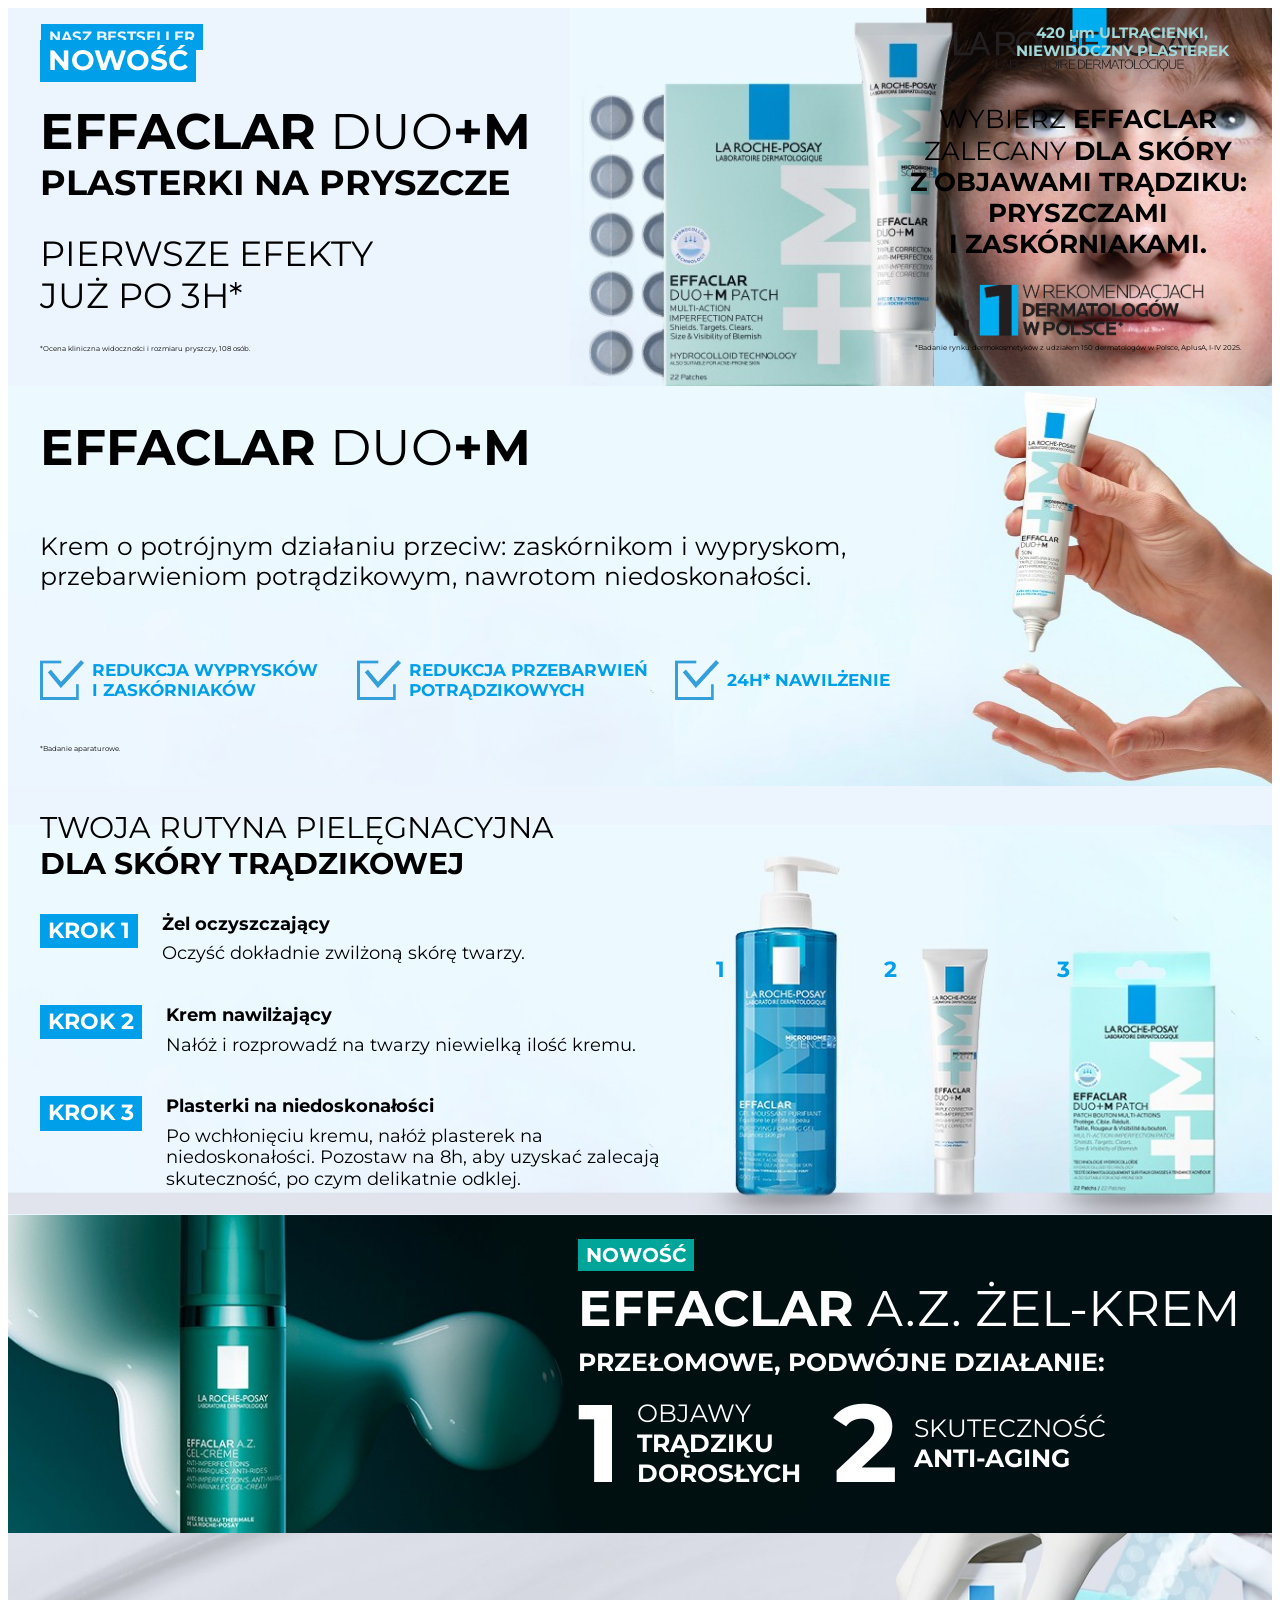
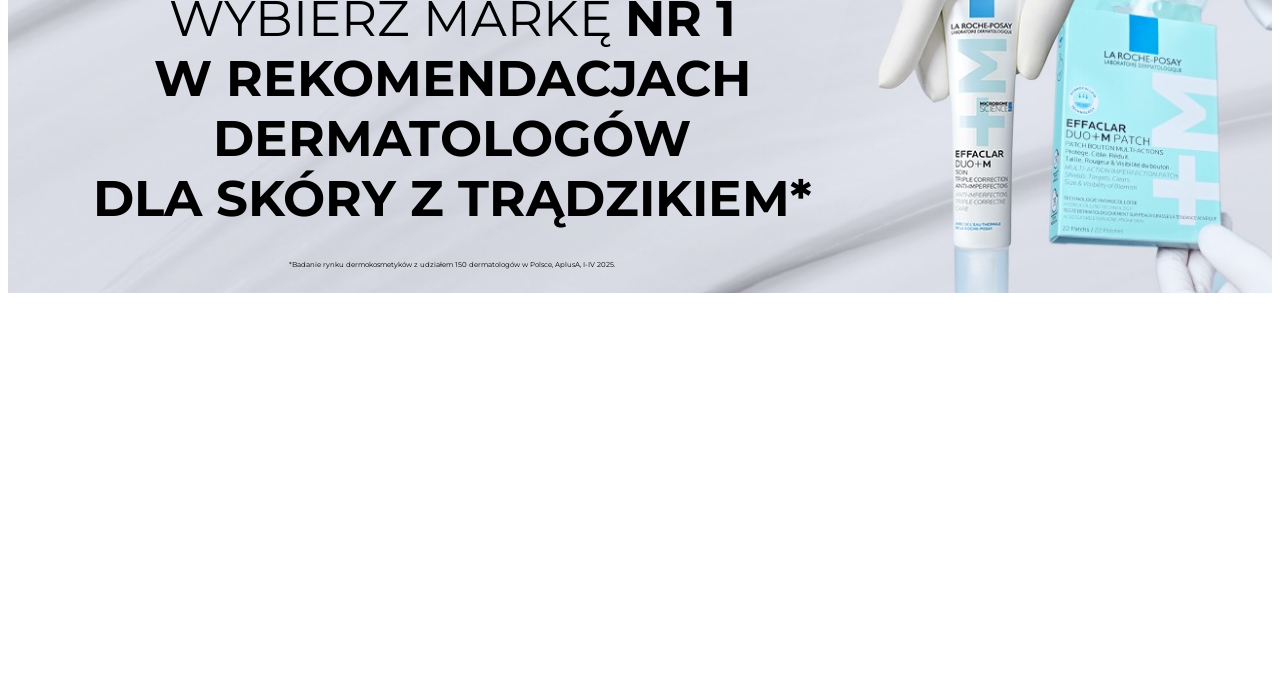
==== commit 427a96fc: "feat: add and style es-recommend" ====
--- a/index.html
+++ b/index.html
@@ -185,6 +185,15 @@
                     </div>
                 </div>
             </div>
+
+            <div class="es-recommend" style="background-image: url(./images/recommend-bg.jpg);">
+                <div class="es-recommend__content">
+                    <p class="es-recommend__txt">Wybierz markę <span class="es-recommend__txt--bold">nr&nbsp;1<br>w&nbsp;reko&shy;menda&shy;cjach<br>derma&shy;to&shy;lo&shy;gów<br>dla skóry z&nbsp;trą&shy;dzi&shy;kiem*</span></p>
+                    <p class="es-recommend__disclaimer es-disclaimer">*Badanie rynku dermokosmetyków z udziałem 150
+                        dermatologów w
+                        Polsce, AplusA, I-IV 2025.</p>
+                </div>
+            </div>
         </div>
     </div>
     <script src="./scripts/script.js"></script>
--- a/styles/styles.css
+++ b/styles/styles.css
@@ -385,7 +385,8 @@
   font-weight: 700;
   font-size: 22px;
   text-transform: uppercase;
-  margin: auto;
+  margin-inline: auto;
+  margin-bottom: 8px;
 }
 #es-rc #es-rc-content .es-cross__flex-item__desc {
   font-size: 18px;
@@ -581,6 +582,42 @@
     gap: 32px;
   }
 }
+#es-rc #es-rc-content .es-recommend {
+  padding: 24px;
+  text-align: center;
+  background-size: cover;
+  background-position: left;
+}
+#es-rc #es-rc-content .es-recommend ::-moz-selection {
+  background-color: #00302d;
+  color: #ffffff;
+}
+#es-rc #es-rc-content .es-recommend ::selection {
+  background-color: #00302d;
+  color: #ffffff;
+}
+#es-rc #es-rc-content .es-recommend__content {
+  max-width: -moz-max-content;
+  max-width: max-content;
+  margin: auto;
+}
+#es-rc #es-rc-content .es-recommend__txt {
+  font-family: "Montserrat", sans-serif;
+  font-weight: 400;
+  font-size: 50px;
+  text-transform: uppercase;
+  word-break: break-word;
+  margin-block: 32px;
+}
+#es-rc #es-rc-content .es-recommend__txt--bold {
+  font-family: "Montserrat", sans-serif;
+  font-weight: 700;
+}
+@container es-rc-content (min-width: 768px) {
+  #es-rc #es-rc-content .es-recommend__content {
+    margin-left: 5%;
+  }
+}
 @media (prefers-reduced-motion: reduce) {
   #es-rc #es-rc-content * {
     animation-duration: 0.01ms !important;
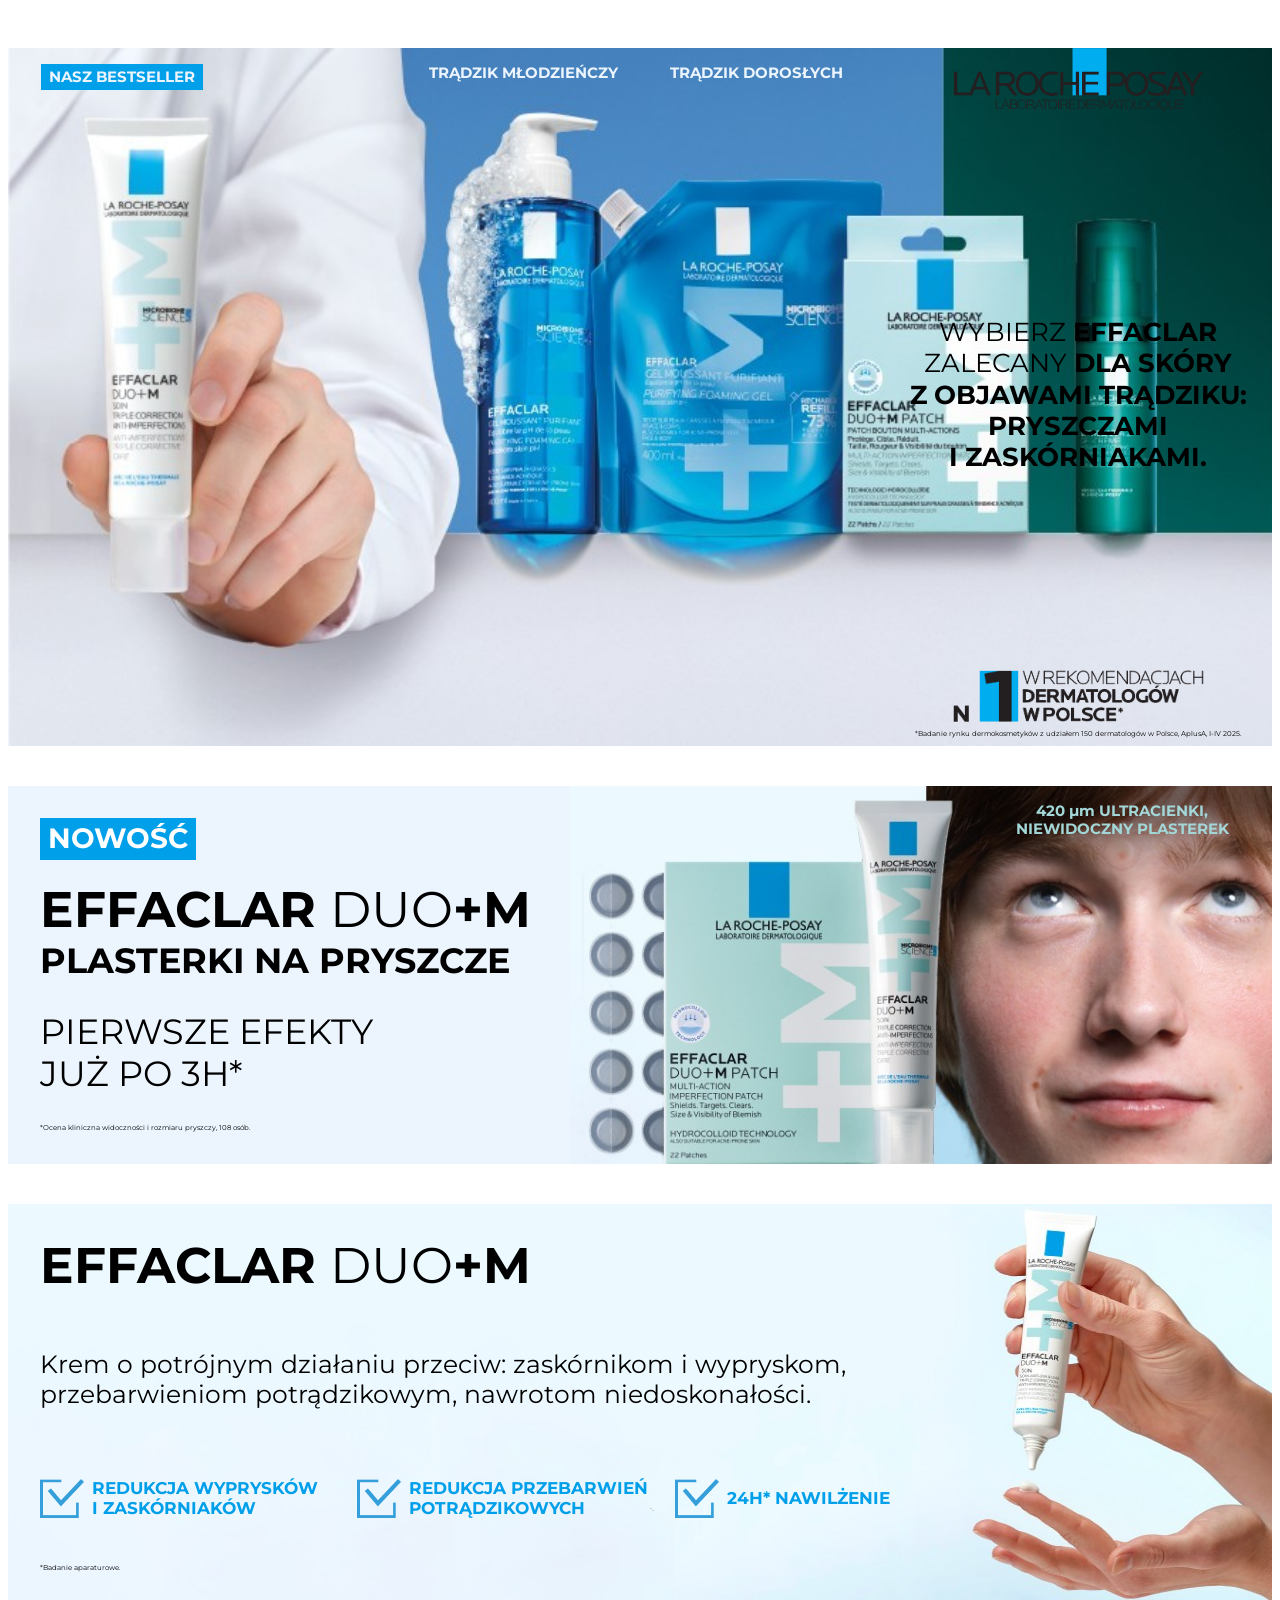
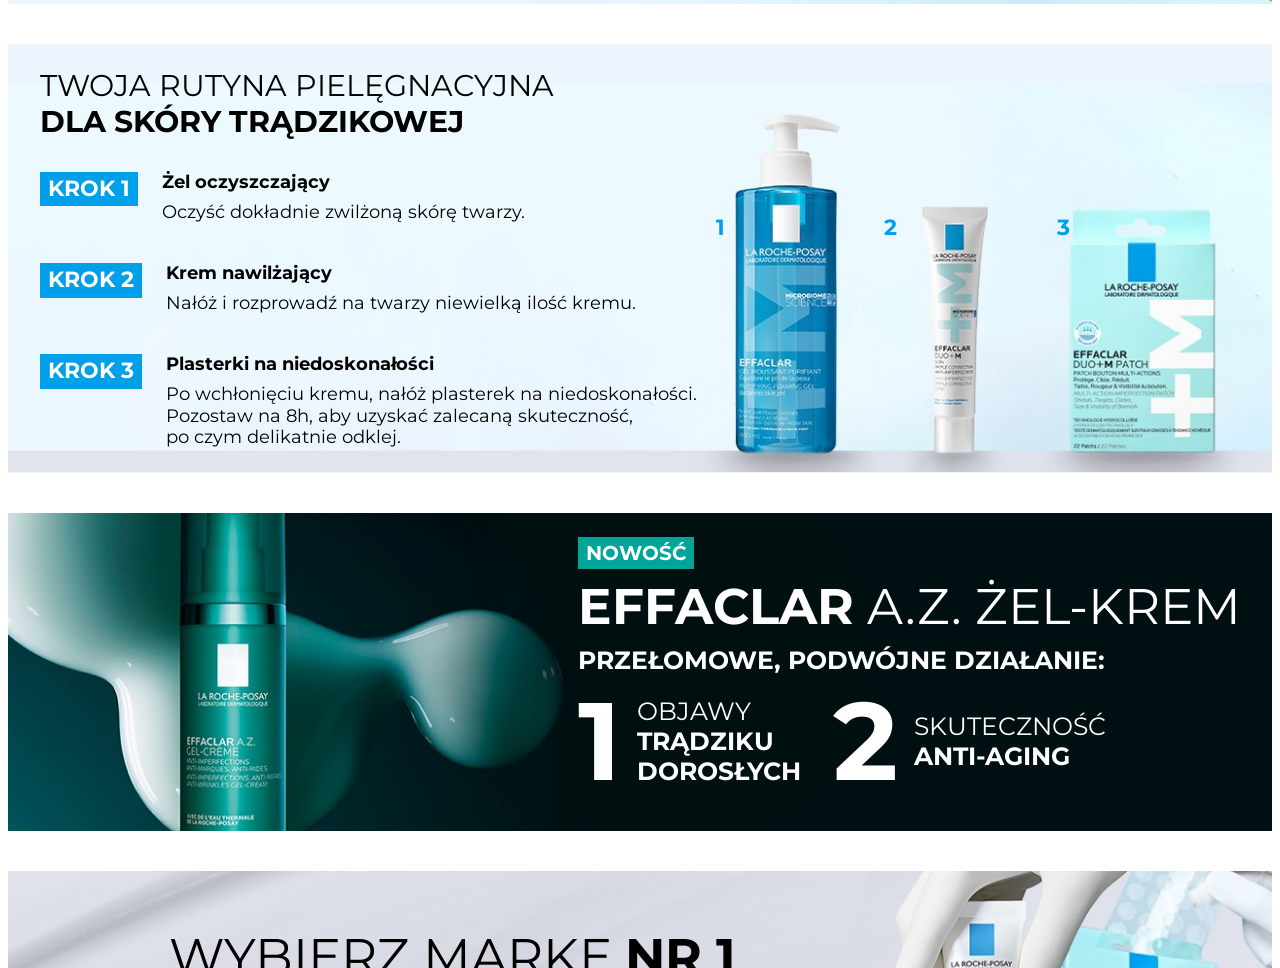
==== commit 09578713: "fix: styles" ====
--- a/index.html
+++ b/index.html
@@ -15,7 +15,7 @@
 <body>
     <div id="es-rc">
         <div id="es-rc-content">
-            <div class="es-kv">
+            <div class="es-kv es-section">
                 <div class="es-kv__right">
                     <img class="es-kv__right__logo" src="./images/logo-la-roche-posay.png" alt="La Roche Posay">
                     <div class="es-kv__right__text">
@@ -52,7 +52,7 @@
                 </div>
             </div>
 
-            <div class="es-bandaid">
+            <div class="es-bandaid es-section">
                 <div class="es-bandaid__left">
                     <p class="es-bandaid__left__new">Nowość</p>
                     <div class="es-bandaid__left__txt-wrapper">
@@ -75,7 +75,7 @@
                 </div>
             </div>
 
-            <div class="es-features">
+            <div class="es-features es-section">
                 <div class="es-features__content">
                     <p class="es-bandaid__left__txt"><span class="es-bandaid__left__txt--bold">Effaclar
                         </span>DUO<span class="es-bandaid__left__txt--bold">+M</span>
@@ -102,7 +102,7 @@
                 <img class="es-features__bg" src="./images/features-bg.jpg" alt="">
             </div>
 
-            <div class="es-cross" style="background-image: url(./images/cross-bg.jpg)">
+            <div class="es-cross es-section" style="background-image: url(./images/cross-bg.jpg)">
                 <p class="es-cross__headline">Twoja rutyna pielęgnacyjna<br><span class="es-cross__headline--bold">dla
                         skóry trądzikowej</span></p>
                 <div class="es-cross__flex-wrapper">
@@ -149,7 +149,7 @@
                             <div class="es-cross__flex-item__desc">
                                 <p class="es-cross__flex-item__name">Plasterki na niedoskonałości</p>
                                 <p class="es-cross__flex-item__instruction">Po wchłonięciu kremu, nałóż plasterek na
-                                    niedoskonałości. Pozostaw na 8h, aby uzyskać zalecają skuteczność, po czym
+                                    niedoskonałości. Pozostaw na 8h, aby uzyskać zalecaną skuteczność, po&nbsp;czym
                                     delikatnie
                                     odklej.</p>
                             </div>
@@ -165,7 +165,7 @@
                 </div>
             </div>
 
-            <div class="es-effects" style="background-image: url(./images/az-creme-bg.jpg)">
+            <div class="es-effects es-section" style="background-image: url(./images/az-creme-bg.jpg)">
                 <div class="es-effects__content">
                     <p class="es-effects__new">Nowość</p>
                     <p class="es-effects__headline"><span class="es-effects__headline--bold">Effaclar</span> A.Z.
@@ -186,9 +186,11 @@
                 </div>
             </div>
 
-            <div class="es-recommend" style="background-image: url(./images/recommend-bg.jpg);">
+            <div class="es-recommend es-section" style="background-image: url(./images/recommend-bg.jpg);">
                 <div class="es-recommend__content">
-                    <p class="es-recommend__txt">Wybierz markę <span class="es-recommend__txt--bold">nr&nbsp;1<br>w&nbsp;reko&shy;menda&shy;cjach<br>derma&shy;to&shy;lo&shy;gów<br>dla skóry z&nbsp;trą&shy;dzi&shy;kiem*</span></p>
+                    <p class="es-recommend__txt">Wybierz markę <span
+                            class="es-recommend__txt--bold">nr&nbsp;1<br>w&nbsp;reko&shy;menda&shy;cjach<br>derma&shy;to&shy;lo&shy;gów<br>dla
+                            skóry z&nbsp;trą&shy;dzi&shy;kiem*</span></p>
                     <p class="es-recommend__disclaimer es-disclaimer">*Badanie rynku dermokosmetyków z udziałem 150
                         dermatologów w
                         Polsce, AplusA, I-IV 2025.</p>
--- a/styles/styles.css
+++ b/styles/styles.css
@@ -4,11 +4,15 @@
   font-size: 16px;
   line-height: 1.2;
   color: #000000;
-  background-color: #ecf5fe;
-  max-width: 1300px;
-  margin: auto;
+  background-color: #ffffff;
   container-type: inline-size;
   container-name: es-rc-content;
+}
+@media (min-width: 1300px) {
+  #es-rc #es-rc-content {
+    max-width: 1300px;
+    margin: auto;
+  }
 }
 #es-rc #es-rc-content ::-moz-selection {
   background-color: #009fe9;
@@ -44,6 +48,12 @@
   font-size: 100%;
   font: inherit;
   vertical-align: baseline;
+}
+#es-rc #es-rc-content .es-section {
+  margin-block: 40px;
+}
+#es-rc #es-rc-content .es-section {
+  background-color: #ecf5fe;
 }
 #es-rc #es-rc-content .es-disclaimer {
   font-size: 14px;
@@ -446,7 +456,7 @@
     align-items: flex-start;
   }
   #es-rc #es-rc-content .es-cross__flex-item {
-    max-width: 650px;
+    max-width: 660px;
   }
   #es-rc #es-rc-content .es-cross__flex-item__img {
     display: none;
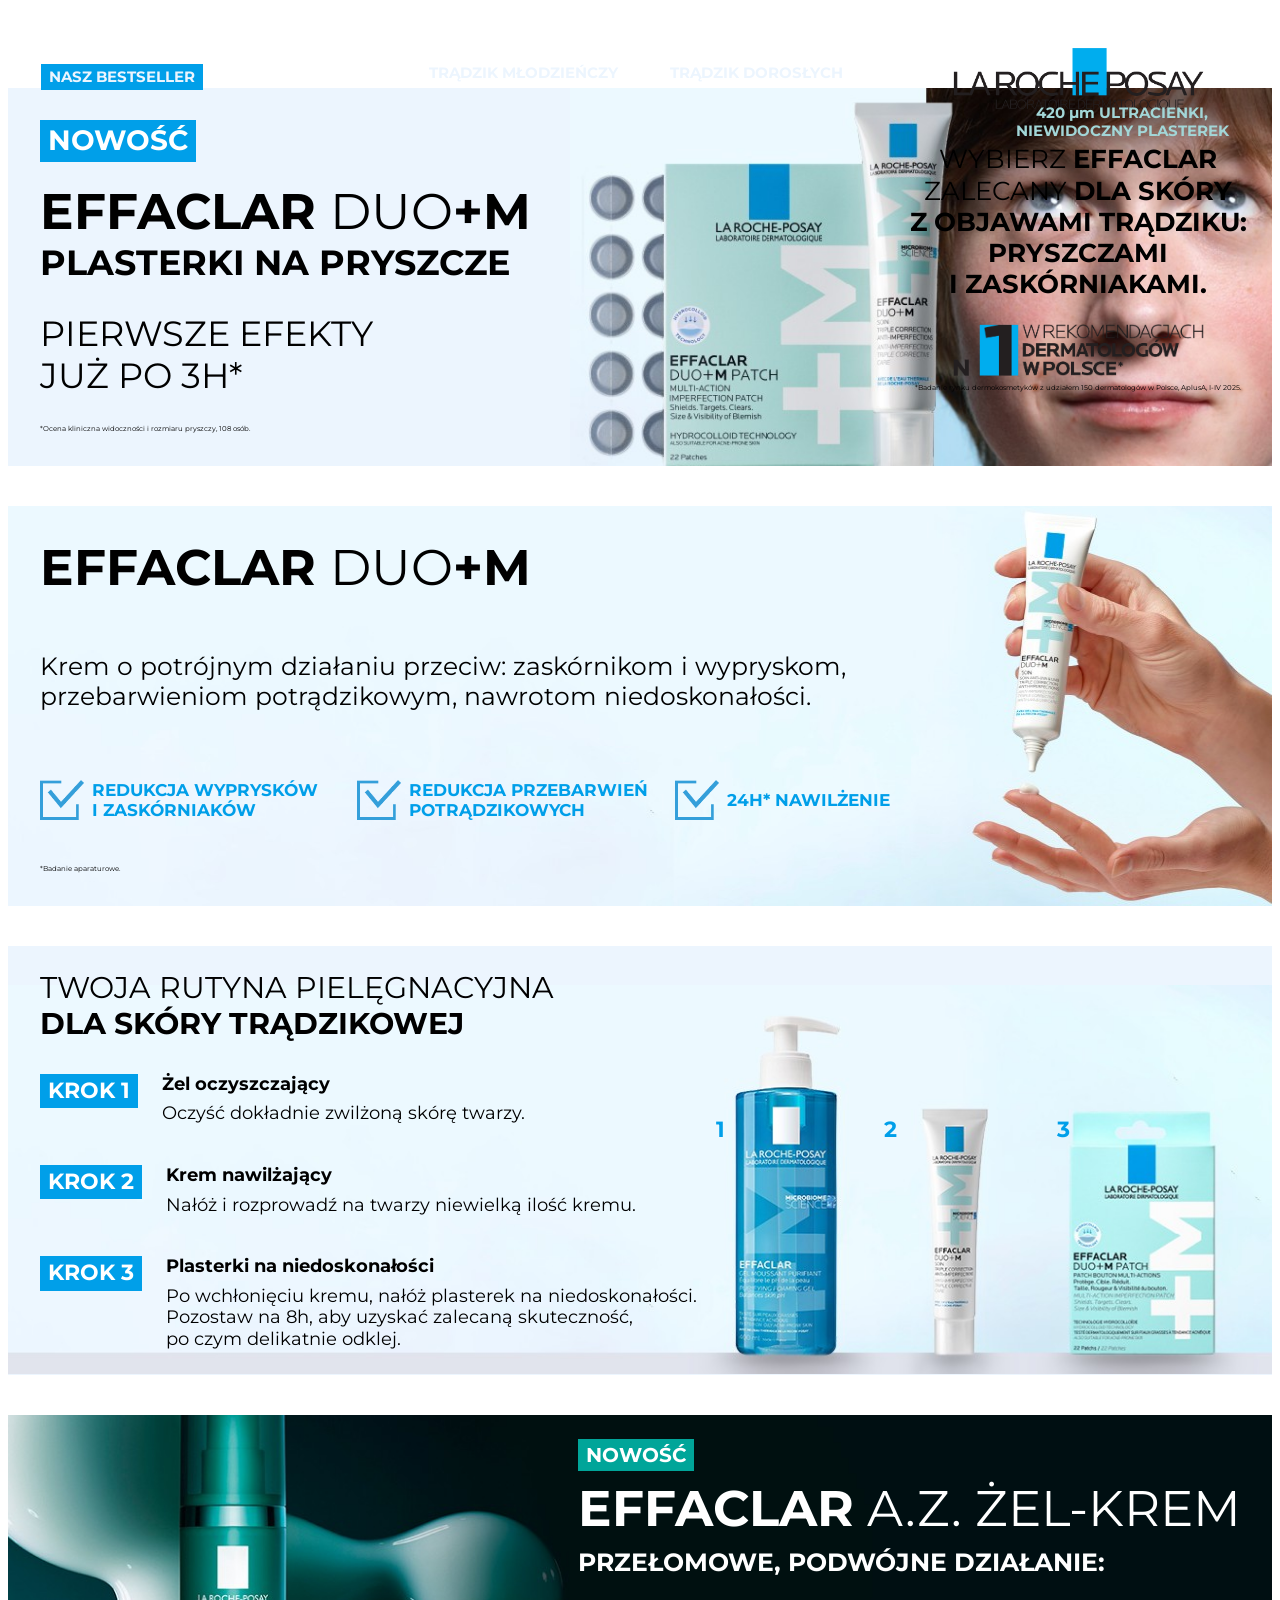
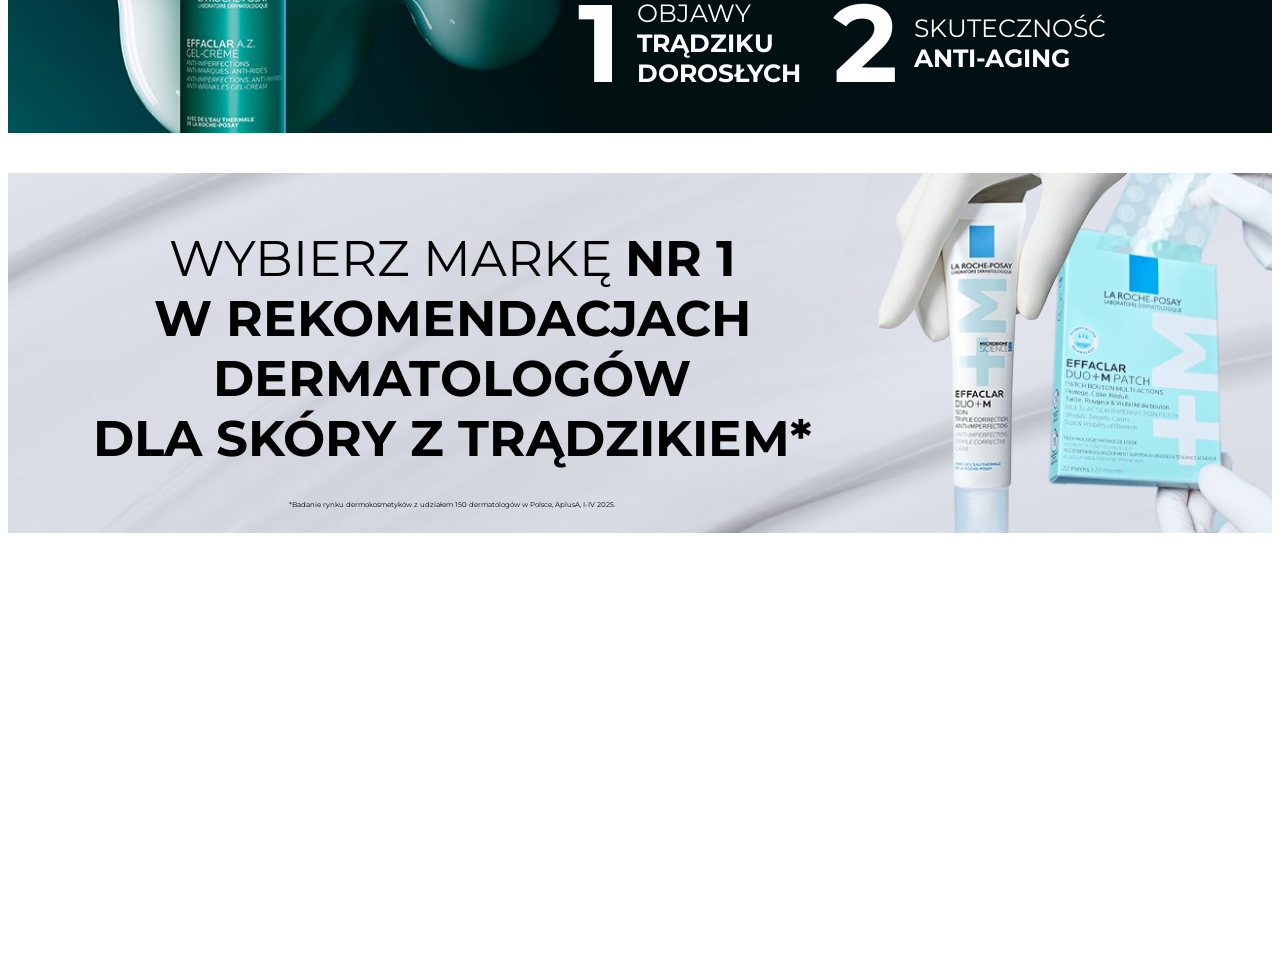
==== commit 098942d5: "delete: js" ====
--- a/index.html
+++ b/index.html
@@ -198,7 +198,6 @@
             </div>
         </div>
     </div>
-    <script src="./scripts/script.js"></script>
 </body>
 
 </html>
